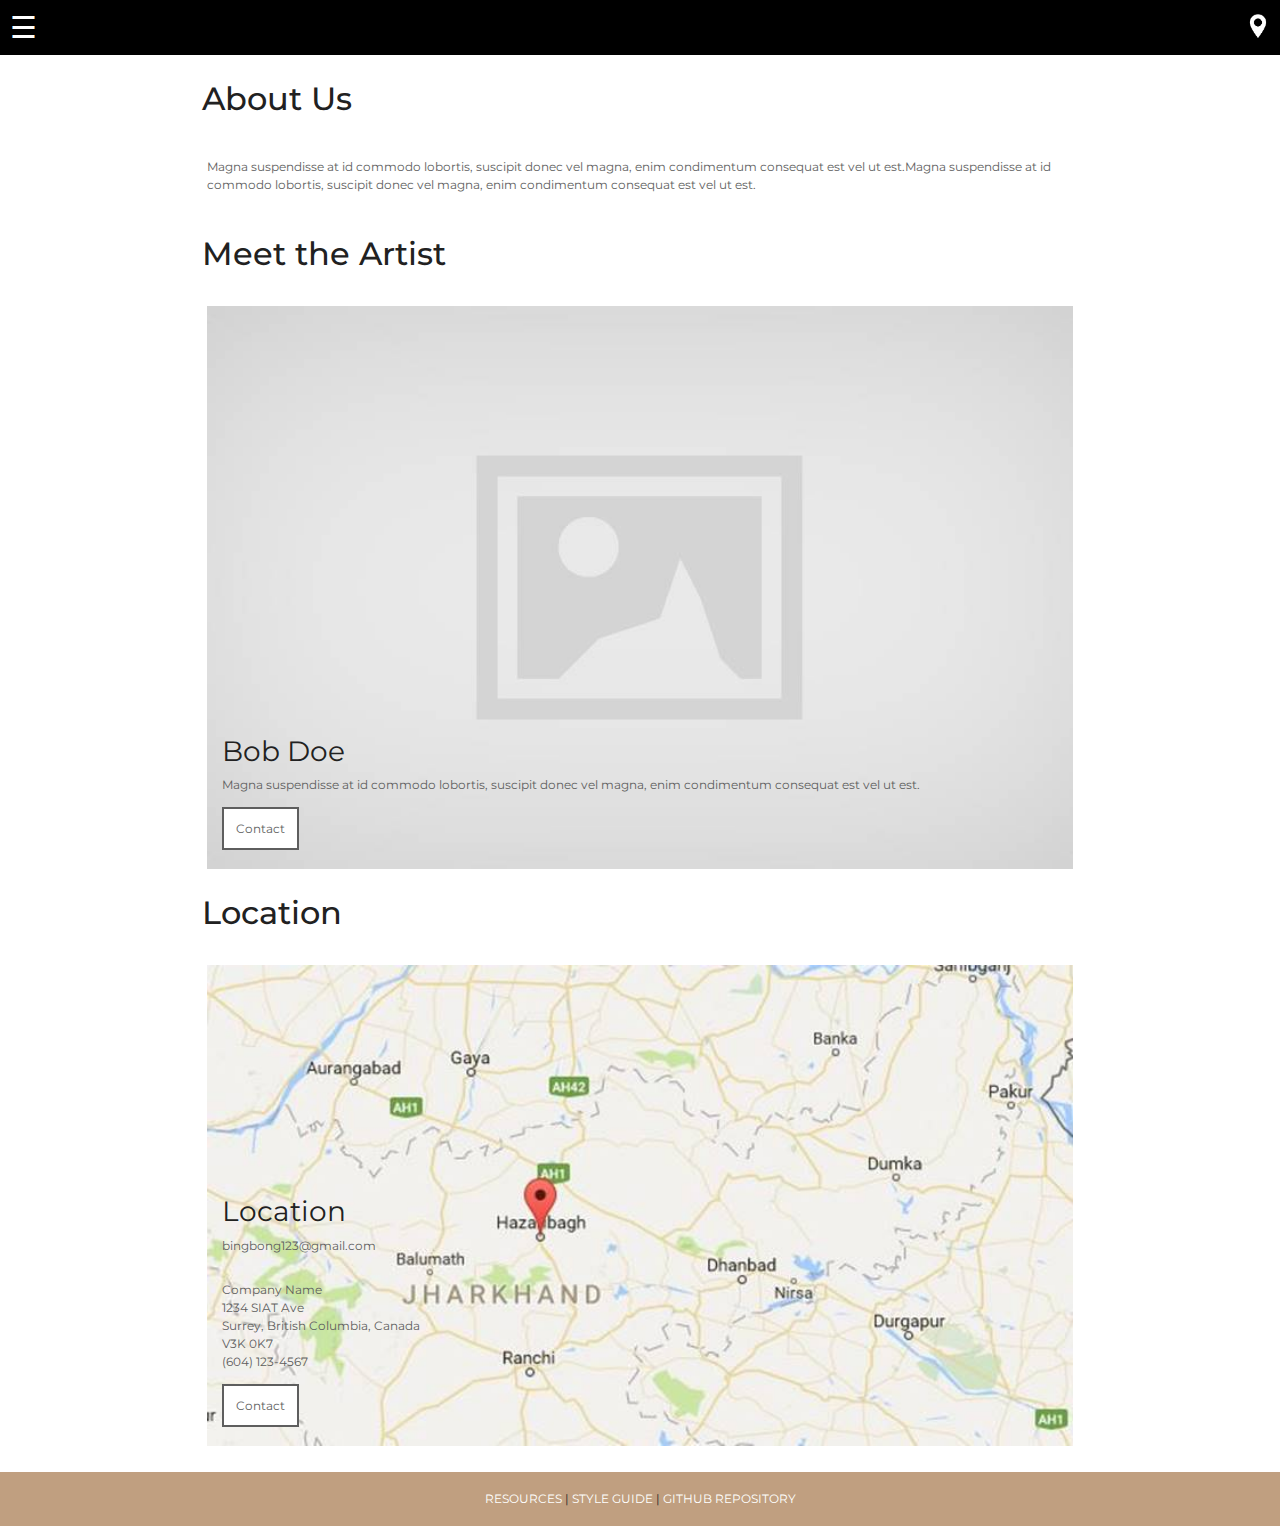
==== Part2/about.html @ a53fda4e "Fixes" ====
<!DOCTYPE html>
<html lang = "en">
<head>
<meta name="viewport" content="width=device-width, initial-scale=1, shrink-to-fit=no">
<title>P01 Style Guide</title>
<link href="https://fonts.googleapis.com/css?family=Montserrat:1,100,200,300,400,500,600,800" rel="stylesheet">
<link rel="stylesheet" href="css/main.css">

<!-- Bootstrap core CSS -->
<link href="vendor/bootstrap/css/bootstrap.min.css" rel="stylesheet">


</head>


<body>
  <!--Navigation-->
  <nav>
    <span style="font-size:30px;cursor:pointer" onclick="openNav()">&#9776;</span>
    <a href="contact.html">
      <img id = "location" src="img/location_icon.png" alt="HTML tutorial" width ="24" height ="24">
    </a>
  </nav>

  <!--Drop Down Menu Elements -->
  <div id="myNav" class="overlay">
    <a href="javascript:void(0)" class="closebtn" onclick="closeNav()">&times;</a>
    <div class="overlay-content">
      <a id = "fadein1" href="Events.html">Events</a>
      <a href="Classes.html">Classes</a>
      <a href="about.html">About</a>
      <a href="contact.html">Contact</a>
    </div>
  </div>




  <!-- Page Content -->
  <div class="columnContainer">

    <h1 class = "pageHeader"> About Us </h1>

    <!-- Full Column -->
    <div class="fullcolumn">

      <p>Magna suspendisse at id commodo lobortis,
                                  suscipit donec vel magna, enim condimentum
                                  consequat est vel ut est.Magna suspendisse at id
                                  commodo lobortis, suscipit donec vel magna, enim condimentum
                                  consequat est vel ut est.</p>
    </div>

    <h2 class = "secondaryHeader">Meet the Artist</h2>

      <div class="fullcolumn">

        <div class = "gridimageslink">
          <a href="index.html">
          <img class = "gridimages" src="img/placeholder.jpg" alt="HTML tutorial" >
          </a>
            <div class = "insideImage">
              <h3>Bob Doe </h3>
              <p>Magna suspendisse at id
              commodo lobortis, suscipit donec vel magna, enim condimentum
              consequat est vel ut est.</p>
              <p><a href="Events.html" class = "navigationbutton">Contact</a></p>
            </div>
        </div>

    </div>

    <h2 class = "secondaryHeader">Location</h2>

      <div class="fullcolumn">

        <div class = "gridimageslink">
          <a href="index.html">
          <img class = "gridimages" src="img/googlemaps.jpg" alt="HTML tutorial" >
          </a>
            <div class = "insideImage">
              <h3>Location </h3>
              <p>bingbong123@gmail.com</p>
                                      <p class = "contactinfo">
                                      Company Name<br>
                                      1234 SIAT Ave <br>
                                      Surrey, British Columbia, Canada <br>
                                      V3K 0K7<br>
                                      (604) 123-4567</p>
              <p><a href="Events.html" class = "navigationbutton">Contact</a></p>
            </div>
        </div>

    </div>

    </div>
  </div>

  <!-- Footer -->
   <footer>

      <p><a href="">RESOURCES<a/> | <a href="http://www.sfu.ca/~kneuenfe/IAT_339/PO2/Style_Guide_P02/">STYLE GUIDE</a> | <a href="">GITHUB REPOSITORY</a></p>

  </footer>









  <!-- Drop Down Menu Script-->
  <script>
  function openNav() {
      document.getElementById("myNav").style.height = "100%";
  }
  function closeNav() {
      document.getElementById("myNav").style.height = "0%";
  }
  </script>

  </body>
  </html>
---- Part2/css/main.css ----
body {
    font-family: "Montserrat", Century Gothic, sans-serif;
    margin: 0;
}

nav{
background-color: black;
color:white;
padding: 5px;
padding-left: 10px;
z-index: 99;
position: fixed;
width: 100%;
}

h1, h2, h3 {
   font-family: 'Montserrat'
}


footer{
  display: block;
  background-color:#C09F80;
   font-family: 'Montserrat';
  text-align: center;
  font-size: .75rem;
  padding: 1.5em;
  text-decoration: none;
}

footer p{
  margin:0;
}

footer a{
  color: #ffffff;
  text-decoration: none;
}

img#location{
  position: absolute;
    top: 14px;
    right: 10px;
}

h1.pageHeader{
  font-size: 32px;
  padding-left: 10px;
  padding-top:80px;
  padding-bottom:00px;
  flex-basis: 100%;
  font-family: 'Montserrat';
}

h1.aboutHeader{
  font-size: 32px;
  padding-bottom:20px;
  flex-basis: 100%;
  font-family: 'Montserrat';
  margin-bottom: 20px;
}

.aboutContainer {
  display: flex;
  flex-wrap: wrap;
  font-family: 'Montserrat';
  background-color: #ffffff;
  color:#212121;
  padding-bottom: 1em;
  padding-left:15%;
  padding-right:15%;
}

h2.aboutContent {
  font-size: 18px;
  flex-basis: 100%;
  font-family: 'Montserrat';
  font-weight: normal;
  padding-bottom: 20px;
  max-width: 1200px;
}

.imageContainer {
    position: relative;
    text-align: left;
    color: black;
    padding-bottom: 40px;
}

.artist1{
  max-width: 100%;
}

.imageContainer2 {
    position: relative;
    text-align: left;
    color: white;
    padding-bottom: 40px;
}

h2.artistText {
  position: absolute;
  bottom: 120px;
  left: 60px;
}

h1.artistText1 {
  position: absolute;
  top: 120px;
  left: 150px;
}

h2.artistText2 {
  position: absolute;
  top: 200px;
  left: 150px;
  font-size: 18px;
}

h2.secondaryHeader{
  padding-left:10px;
  margin-top: 15px;
  margin-bottom: 0px;

}


p.artistSubtext {
  position: absolute;
  bottom:60px;
  left: 60px;
}

.aboutButton{
  position: absolute;
  bottom:110px;
  left: 20px;
  background-color: #ffffff;
  color: #5e5e5e;
  font-family: 'Montserrat';
  font-size: 12px;
  border: 2px solid #5e5e5e;
  box-shadow: inset 0 0 0 0 #5e5e5e;
  padding:1em;
  width: 120px;
  -webkit-transition: ease-out 0.4s;
  -moz-transition: ease-out 0.4s;
  transition: ease-out 0.4s;
}

.aboutButton2{
  position: absolute;
  bottom:300px;
  left: 150px;
  background-color: #ffffff;
  color: #5e5e5e;
  font-family: 'Montserrat';
  font-size: 12px;
  border: 2px solid #5e5e5e;
  box-shadow: inset 0 0 0 0 #5e5e5e;
  padding:1em;
  width: 120px;
  -webkit-transition: ease-out 0.4s;
  -moz-transition: ease-out 0.4s;
  transition: ease-out 0.4s;
}

.aboutButton:hover{
  box-shadow: inset 120px 0 0 0 #5e5e5e;
  text-decoration: none;
  color: white;
}



.carousel-item {
  height: 100vh;
  min-height: 300px;
  background: no-repeat center center scroll;
  -webkit-background-size: cover;
  -moz-background-size: cover;
  -o-background-size: cover;
  background-size: cover;
}

.overlay {
    height: 0%;
    width: 100%;
    position: fixed;
    padding: 0;
    margin:0;
    z-index: 999;
    top: 50px;
    left: 0;
    background-color: rgb(0,0,0);
    background-color: rgba(0,0,0, 1);
    overflow-y: hidden;
    transition: 0.5s;
}

.overlay-content {
    position: relative;
    top: 25%;
    width: 100%;
    text-align: left;
    margin-top: 30px;
}

.overlay a {
    padding-left: 10px;
    text-decoration: none;
    margin-top: 10px;
    font-size: 40px;
    font-weight: 100;
    color: #ffffff;
    display: block;
    transition: 0.3s;
    animation-delay: 2s;
}

.overlay a:hover, .overlay a:focus {
    color: #818181;
}

.overlay .closebtn {
    position: absolute;
    top: 0px;
    font-size: 50px;
}

@media screen and (max-height: 450px) {
  .overlay {overflow-y: auto;}
  .overlay a {font-size: 20px}
  .overlay .closebtn {
    font-size: 40px;
    top: 15px;
    right: 35px;
  }
}

@media screen and (max-height: 450px) {
  .overlay {overflow-y: auto;}
  .overlay a {font-size: 20px}
  .overlay .closebtn {
    font-size: 40px;
    top: 15px;
    right: 35px;
  }
}

.columnContainer{
  display: flex;
  flex-wrap: wrap;
  font-family: 'Montserrat';
  background-color: #ffffff;
  color:#212121;
  padding-bottom: 1em;
  padding-left:15%;
  padding-right:15%;
}

/*Full Colum Grid Structure*/

.columnContainer .fullcolumn {
  flex-basis: 100%;
  padding-top: 2em;
  padding-left: 15px;
  padding-right: 15px;
}

.columnContainer .fullcolumn h3 {
  font-weight: 100;
  font-size: 28px;
  font-weight:normal;
}

.columnContainer .fullcolumn p {
    font-size: 12px;
    color: #5e5e5e;
    padding-bottom: 10px;
}

.insideImage{
  position: absolute;
  text-align: left;
  width:100%;
  margin-bottom: 0px;
  padding: 5px;
  bottom: 0px;
  left: 10px;
}

/*Three column grid structure*/
.columnContainer .column {
  flex-basis: 33.333%;
  padding-top: 2em;
  padding-left: 15px;
  padding-right: 15px;
}

.columnContainer .column h3 {
  font-weight: 100;
  font-size: 28px;
  font-weight:normal;
}

.columnContainer .column p {
    font-size: 12px;
    color: #5e5e5e;
    padding-bottom: 10px;
}

/*images in 3 column grid*/
.gridimageslink{
  width:100%;
  position: relative;
  margin-bottom: 10px;
}

.gridimages{
  width:100%;
}

/*Adaptable Grid Structure*/
@media screen and (max-width: 1000px){
  .columnContainer{
    padding-left:7.5%;
    padding-right:7.5%;
  }

}

@media screen and (max-width: 800px){
  .columnContainer .column {
  flex-basis: 50%;
  flex-grow: 0;
  flex-wrap: wrap;
  padding-top: 2em;
  }
  .columnContainer{
    padding-left:5%;
    padding-right:5%;
  }
}

@media screen and (max-width: 576px){
  .columnContainer .column {
  flex-basis: 100%;
  flex-grow: 0;
  flex-wrap: wrap;
  padding-top: 2em;
}
  .columnContainer .fullcolumn .contactinfo{
    display: none
  }

  .columnContainer .fullcolumn h3{
    font-size: 16px;
    font-weight:normal;
  }

  .columnContainer .fullcolumn p{
    font-size: 10px;
    font-weight:normal;
  }

}

@media screen and (max-width: 360px){
  .columnContainer .column {
  flex-basis: 100%;
  flex-grow: 0;
  flex-wrap: wrap;
  padding-top: 2em;
}
  .columnContainer .fullcolumn .contactinfo{
    display: none
  }

  .columnContainer .fullcolumn h3{
    font-size: 12px;
    font-weight:normal;
  }

  .columnContainer .fullcolumn p{
    display: none;
  }

}

/*Navigation Buttons */
.navigationbutton{
  background-color: #ffffff;
  color: #5e5e5e;
  font-family: 'Montserrat';
  font-size: 12px;
  border: 2px solid #5e5e5e;
  box-shadow: inset 0 0 0 0 #5e5e5e;
  padding:1em;
  width: 120px;
  -webkit-transition: ease-out 0.4s;
  -moz-transition: ease-out 0.4s;
  transition: ease-out 0.4s;
}

.navigationbutton:hover{
  box-shadow: inset 120px 0 0 0 #5e5e5e;
  text-decoration: none;
  color: white;
}


/*Text and header that appears in Carousel*/
.carouselheader{
  text-align: left;
  font-weight: 300;
  font-family: 'Montserrat';
}

.carouselfont{
  text-align: left;
  width:550px;
  font-weight: 100;
  padding-bottom: .5em;
}

.carouselbutton{
  background-color: rgba(255,255,255,0);
  font-family: 'Montserrat';
  display: block;
  color: white;
  font-size: 12px;
  border: 2px solid white;
  box-shadow: inset 0 0 0 0 white;
  padding:1em;
  width: 120px;
  -webkit-transition: ease-out 0.4s;
  -moz-transition: ease-out 0.4s;
  transition: ease-out 0.4s;
  margin-bottom: 5em;
}

.carouselbutton:hover{
  box-shadow: inset 120px 0 0 0 white;
  color: #5e5e5e;
}

/* Calendar Box */
.year{
  font-size: 16px;
  margin-bottom: 0px;
    margin-top: -7px;
}

.calendardate{
  position: absolute;
  text-align: center;
  background-color: #ffffff;
  width:50px;
  margin-bottom: 0px;
  padding: 5px;
  top: 8px;
  right: 8px;

}

.calendardate p{
  margin-bottom: 0px;
}
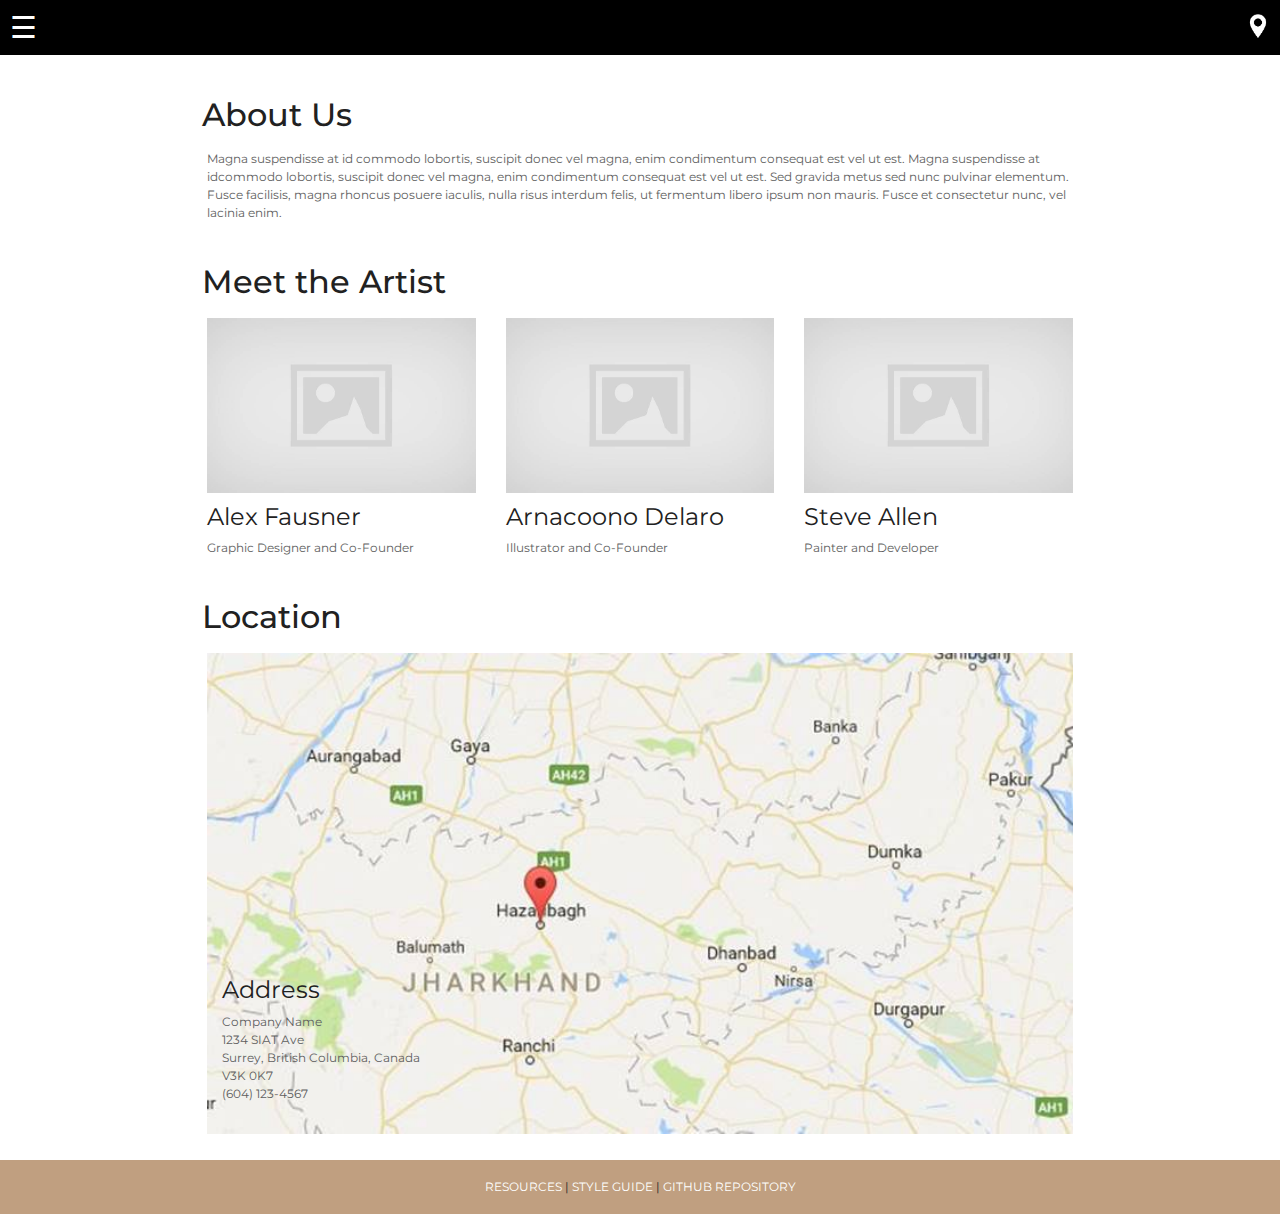
==== commit a4fc7681: "Minor Changes" ====
--- a/Part2/about.html
+++ b/Part2/about.html
@@ -8,7 +8,6 @@
 
 <!-- Bootstrap core CSS -->
 <link href="vendor/bootstrap/css/bootstrap.min.css" rel="stylesheet">
-
 
 </head>
 
@@ -44,31 +43,50 @@
     <!-- Full Column -->
     <div class="fullcolumn">
 
-      <p>Magna suspendisse at id commodo lobortis,
-                                  suscipit donec vel magna, enim condimentum
-                                  consequat est vel ut est.Magna suspendisse at id
-                                  commodo lobortis, suscipit donec vel magna, enim condimentum
-                                  consequat est vel ut est.</p>
+      <p>Magna suspendisse at id commodo lobortis, suscipit donec vel magna, enim condimentum consequat est vel ut est.
+        Magna suspendisse at idcommodo lobortis, suscipit donec vel magna, enim condimentum consequat est vel ut est. Sed gravida metus sed nunc pulvinar elementum.
+        Fusce facilisis, magna rhoncus posuere iaculis, nulla risus interdum felis, ut fermentum libero ipsum non mauris.
+        Fusce et consectetur nunc, vel lacinia enim. </p>
     </div>
 
     <h2 class = "secondaryHeader">Meet the Artist</h2>
 
-      <div class="fullcolumn">
+
+    <div class="column">
 
         <div class = "gridimageslink">
           <a href="index.html">
           <img class = "gridimages" src="img/placeholder.jpg" alt="HTML tutorial" >
           </a>
-            <div class = "insideImage">
-              <h3>Bob Doe </h3>
-              <p>Magna suspendisse at id
-              commodo lobortis, suscipit donec vel magna, enim condimentum
-              consequat est vel ut est.</p>
-              <p><a href="Events.html" class = "navigationbutton">Contact</a></p>
-            </div>
+        </div>
+          <h3>Alex Fausner</h3>
+          <p>Graphic Designer and Co-Founder</p>
+
+      </div>
+
+      <div class="column">
+
+          <div class = "gridimageslink">
+            <a href="index.html">
+            <img class = "gridimages" src="img/placeholder.jpg" alt="HTML tutorial" >
+            </a>
+          </div>
+            <h3>Arnacoono Delaro</h3>
+            <p>Illustrator and Co-Founder</p>
+
         </div>
 
-    </div>
+        <div class="column">
+
+            <div class = "gridimageslink">
+              <a href="index.html">
+              <img class = "gridimages" src="img/placeholder.jpg" alt="HTML tutorial" >
+              </a>
+            </div>
+              <h3>Steve Allen</h3>
+              <p>Painter and Developer</p>
+
+          </div>
 
     <h2 class = "secondaryHeader">Location</h2>
 
@@ -79,15 +97,13 @@
           <img class = "gridimages" src="img/googlemaps.jpg" alt="HTML tutorial" >
           </a>
             <div class = "insideImage">
-              <h3>Location </h3>
-              <p>bingbong123@gmail.com</p>
-                                      <p class = "contactinfo">
+              <h3>Address</h3>
+                                      <p>
                                       Company Name<br>
                                       1234 SIAT Ave <br>
                                       Surrey, British Columbia, Canada <br>
                                       V3K 0K7<br>
                                       (604) 123-4567</p>
-              <p><a href="Events.html" class = "navigationbutton">Contact</a></p>
             </div>
         </div>
 
--- a/Part2/css/main.css
+++ b/Part2/css/main.css
@@ -1,6 +1,11 @@
+html{
+
+}
+
 body {
     font-family: "Montserrat", Century Gothic, sans-serif;
     margin: 0;
+    min-width:320px;
 }
 
 nav{
@@ -9,6 +14,7 @@
 padding: 5px;
 padding-left: 10px;
 z-index: 99;
+display:block;
 position: fixed;
 width: 100%;
 }
@@ -47,7 +53,7 @@
   font-size: 32px;
   padding-left: 10px;
   padding-top:80px;
-  padding-bottom:00px;
+  margin-bottom: 0px;
   flex-basis: 100%;
   font-family: 'Montserrat';
 }
@@ -60,116 +66,15 @@
   margin-bottom: 20px;
 }
 
-.aboutContainer {
-  display: flex;
-  flex-wrap: wrap;
-  font-family: 'Montserrat';
-  background-color: #ffffff;
-  color:#212121;
-  padding-bottom: 1em;
-  padding-left:15%;
-  padding-right:15%;
-}
-
-h2.aboutContent {
-  font-size: 18px;
-  flex-basis: 100%;
-  font-family: 'Montserrat';
-  font-weight: normal;
-  padding-bottom: 20px;
-  max-width: 1200px;
-}
-
-.imageContainer {
-    position: relative;
-    text-align: left;
-    color: black;
-    padding-bottom: 40px;
-}
-
-.artist1{
-  max-width: 100%;
-}
-
-.imageContainer2 {
-    position: relative;
-    text-align: left;
-    color: white;
-    padding-bottom: 40px;
-}
-
-h2.artistText {
-  position: absolute;
-  bottom: 120px;
-  left: 60px;
-}
-
-h1.artistText1 {
-  position: absolute;
-  top: 120px;
-  left: 150px;
-}
-
-h2.artistText2 {
-  position: absolute;
-  top: 200px;
-  left: 150px;
-  font-size: 18px;
-}
 
 h2.secondaryHeader{
   padding-left:10px;
   margin-top: 15px;
   margin-bottom: 0px;
-
-}
-
-
-p.artistSubtext {
-  position: absolute;
-  bottom:60px;
-  left: 60px;
-}
-
-.aboutButton{
-  position: absolute;
-  bottom:110px;
-  left: 20px;
-  background-color: #ffffff;
-  color: #5e5e5e;
-  font-family: 'Montserrat';
-  font-size: 12px;
-  border: 2px solid #5e5e5e;
-  box-shadow: inset 0 0 0 0 #5e5e5e;
-  padding:1em;
-  width: 120px;
-  -webkit-transition: ease-out 0.4s;
-  -moz-transition: ease-out 0.4s;
-  transition: ease-out 0.4s;
-}
-
-.aboutButton2{
-  position: absolute;
-  bottom:300px;
-  left: 150px;
-  background-color: #ffffff;
-  color: #5e5e5e;
-  font-family: 'Montserrat';
-  font-size: 12px;
-  border: 2px solid #5e5e5e;
-  box-shadow: inset 0 0 0 0 #5e5e5e;
-  padding:1em;
-  width: 120px;
-  -webkit-transition: ease-out 0.4s;
-  -moz-transition: ease-out 0.4s;
-  transition: ease-out 0.4s;
-}
-
-.aboutButton:hover{
-  box-shadow: inset 120px 0 0 0 #5e5e5e;
-  text-decoration: none;
-  color: white;
-}
+  display: block;
+  width: 100%;
+}
+
 
 
 
@@ -255,6 +160,7 @@
   background-color: #ffffff;
   color:#212121;
   padding-bottom: 1em;
+  padding-top: 1em;
   padding-left:15%;
   padding-right:15%;
 }
@@ -263,14 +169,14 @@
 
 .columnContainer .fullcolumn {
   flex-basis: 100%;
-  padding-top: 2em;
+  padding-top: 1em;
   padding-left: 15px;
   padding-right: 15px;
 }
 
 .columnContainer .fullcolumn h3 {
   font-weight: 100;
-  font-size: 28px;
+  font-size: 24px;
   font-weight:normal;
 }
 
@@ -293,14 +199,14 @@
 /*Three column grid structure*/
 .columnContainer .column {
   flex-basis: 33.333%;
-  padding-top: 2em;
+  padding-top: 1em;
   padding-left: 15px;
   padding-right: 15px;
 }
 
 .columnContainer .column h3 {
   font-weight: 100;
-  font-size: 28px;
+  font-size: 24px;
   font-weight:normal;
 }
 
@@ -366,27 +272,9 @@
 
 }
 
-@media screen and (max-width: 360px){
-  .columnContainer .column {
-  flex-basis: 100%;
-  flex-grow: 0;
-  flex-wrap: wrap;
-  padding-top: 2em;
-}
-  .columnContainer .fullcolumn .contactinfo{
-    display: none
-  }
-
-  .columnContainer .fullcolumn h3{
-    font-size: 12px;
-    font-weight:normal;
-  }
-
-  .columnContainer .fullcolumn p{
-    display: none;
-  }
-
-}
+
+
+
 
 /*Navigation Buttons */
 .navigationbutton{
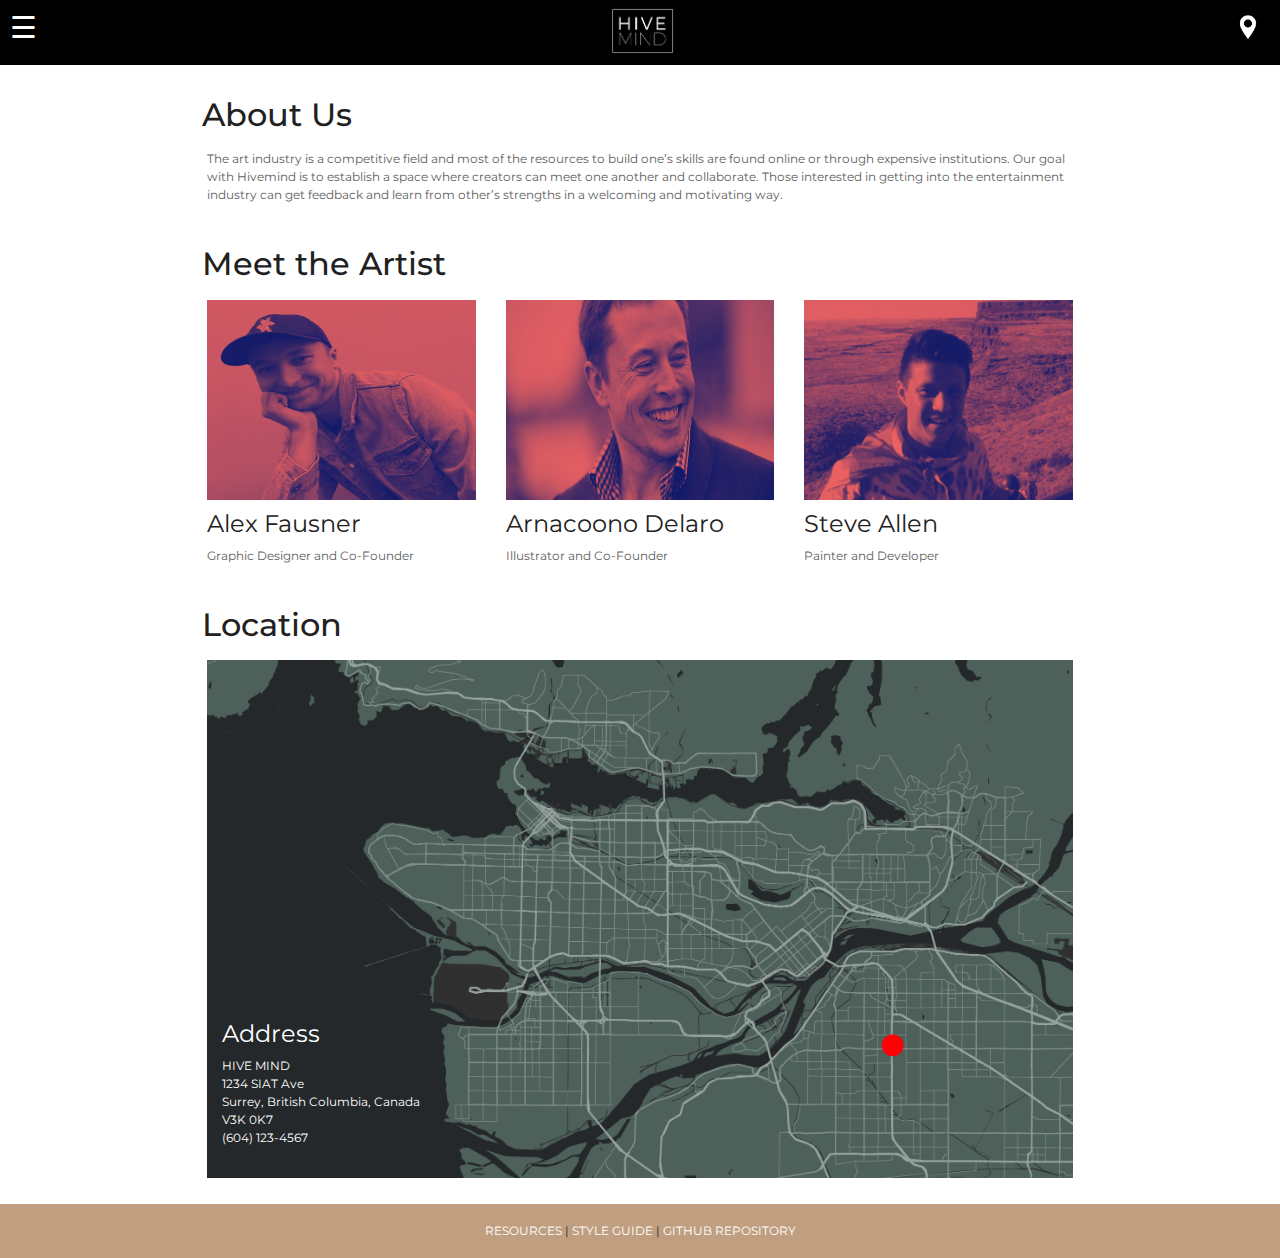
==== commit 3931593d: "Content added (Quinn provided content but on my laptop)" ====
--- a/Part2/about.html
+++ b/Part2/about.html
@@ -18,6 +18,9 @@
     <span style="font-size:30px;cursor:pointer" onclick="openNav()">&#9776;</span>
     <a href="contact.html">
       <img id = "location" src="img/location_icon.png" alt="HTML tutorial" width ="24" height ="24">
+    </a>
+    <a href="index.html">
+      <img id = "home" src="img/logowhite.png" alt="home" width ="64" height ="48">
     </a>
   </nav>
 
@@ -43,10 +46,7 @@
     <!-- Full Column -->
     <div class="fullcolumn">
 
-      <p>Magna suspendisse at id commodo lobortis, suscipit donec vel magna, enim condimentum consequat est vel ut est.
-        Magna suspendisse at idcommodo lobortis, suscipit donec vel magna, enim condimentum consequat est vel ut est. Sed gravida metus sed nunc pulvinar elementum.
-        Fusce facilisis, magna rhoncus posuere iaculis, nulla risus interdum felis, ut fermentum libero ipsum non mauris.
-        Fusce et consectetur nunc, vel lacinia enim. </p>
+      <p>The art industry is a competitive field and most of the resources to build one’s skills are found online or through expensive institutions. Our goal with Hivemind is to establish a space where creators can meet one another and collaborate. Those interested in getting into the entertainment industry can get feedback and learn from other’s strengths in a welcoming and motivating way. </p>
     </div>
 
     <h2 class = "secondaryHeader">Meet the Artist</h2>
@@ -56,7 +56,7 @@
 
         <div class = "gridimageslink">
           <a href="index.html">
-          <img class = "gridimages" src="img/placeholder.jpg" alt="HTML tutorial" >
+          <img class = "gridimages" src="img/artist1.jpg" alt="HTML tutorial" height = "200">
           </a>
         </div>
           <h3>Alex Fausner</h3>
@@ -68,7 +68,7 @@
 
           <div class = "gridimageslink">
             <a href="index.html">
-            <img class = "gridimages" src="img/placeholder.jpg" alt="HTML tutorial" >
+            <img class = "gridimages" src="img/artist2.jpg" alt="HTML tutorial" height = "200" >
             </a>
           </div>
             <h3>Arnacoono Delaro</h3>
@@ -80,7 +80,7 @@
 
             <div class = "gridimageslink">
               <a href="index.html">
-              <img class = "gridimages" src="img/placeholder.jpg" alt="HTML tutorial" >
+              <img class = "gridimages" src="img/artist3.jpg" alt="HTML tutorial" height = "200">
               </a>
             </div>
               <h3>Steve Allen</h3>
@@ -94,12 +94,12 @@
 
         <div class = "gridimageslink">
           <a href="index.html">
-          <img class = "gridimages" src="img/googlemaps.jpg" alt="HTML tutorial" >
+          <img class = "gridimages" id = "whitetext"src="img/map.png" alt="HTML tutorial" >
           </a>
             <div class = "insideImage">
               <h3>Address</h3>
-                                      <p>
-                                      Company Name<br>
+                                      <p class = "contactinfo">
+                                      HIVE MIND<br>
                                       1234 SIAT Ave <br>
                                       Surrey, British Columbia, Canada <br>
                                       V3K 0K7<br>
--- a/Part2/css/main.css
+++ b/Part2/css/main.css
@@ -5,7 +5,6 @@
 body {
     font-family: "Montserrat", Century Gothic, sans-serif;
     margin: 0;
-    min-width:320px;
 }
 
 nav{
@@ -45,8 +44,14 @@
 
 img#location{
   position: absolute;
-    top: 14px;
-    right: 10px;
+    top: 15px;
+    right: 20px;
+}
+
+img#home{
+  margin-left: 45%;
+  margin-bottom: 5px;
+
 }
 
 h1.pageHeader{
@@ -95,7 +100,7 @@
     padding: 0;
     margin:0;
     z-index: 999;
-    top: 50px;
+    top: 60px;
     left: 0;
     background-color: rgb(0,0,0);
     background-color: rgba(0,0,0, 1);
@@ -190,11 +195,14 @@
   position: absolute;
   text-align: left;
   width:100%;
+  color:white;
   margin-bottom: 0px;
   padding: 5px;
   bottom: 0px;
   left: 10px;
 }
+
+
 
 /*Three column grid structure*/
 .columnContainer .column {
@@ -355,3 +363,7 @@
 .calendardate p{
   margin-bottom: 0px;
 }
+
+.columnContainer .fullcolumn .contactinfo{
+  color:white;
+}
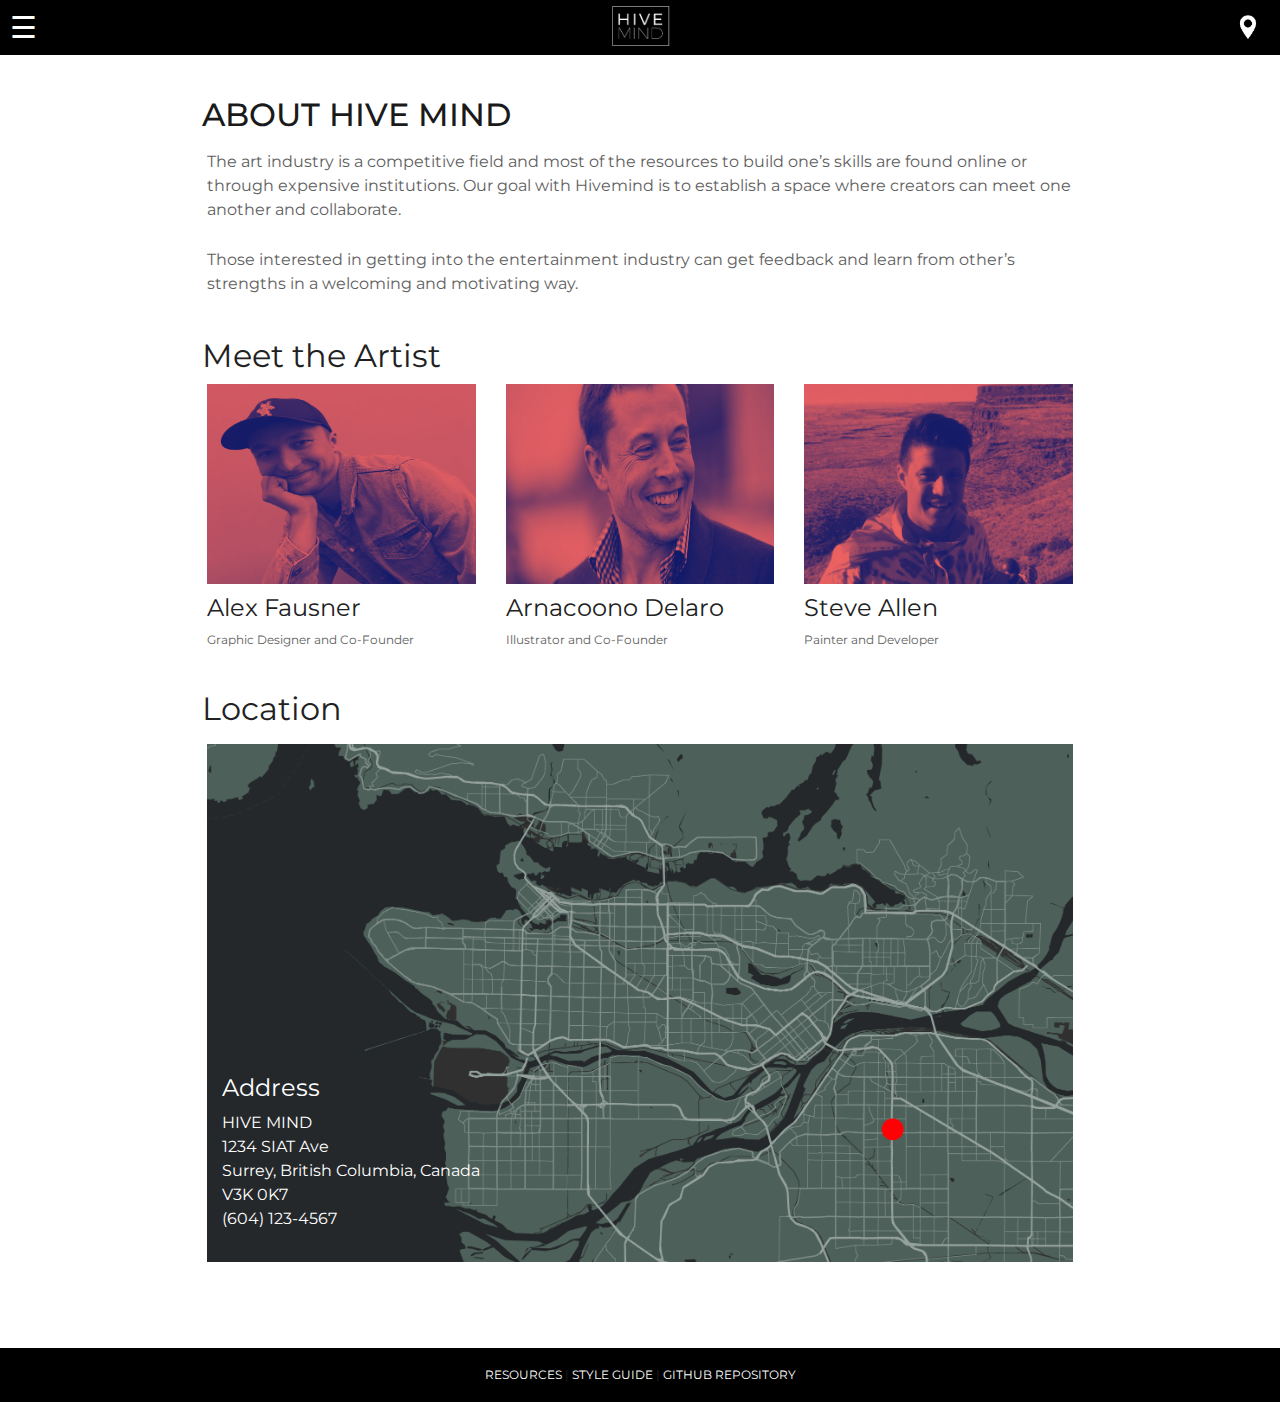
==== commit d1f2a894: "Fixes to grid, footer and columns. Multiplatform testing" ====
--- a/Part2/about.html
+++ b/Part2/about.html
@@ -20,7 +20,7 @@
       <img id = "location" src="img/location_icon.png" alt="HTML tutorial" width ="24" height ="24">
     </a>
     <a href="index.html">
-      <img id = "home" src="img/logowhite.png" alt="home" width ="64" height ="48">
+      <img id = "home" src="img/logowhite.png" alt="home" width ="60" height ="40">
     </a>
   </nav>
 
@@ -41,12 +41,13 @@
   <!-- Page Content -->
   <div class="columnContainer">
 
-    <h1 class = "pageHeader"> About Us </h1>
+    <h1 class = "pageHeader"> ABOUT HIVE MIND </h1>
 
     <!-- Full Column -->
     <div class="fullcolumn">
 
-      <p>The art industry is a competitive field and most of the resources to build one’s skills are found online or through expensive institutions. Our goal with Hivemind is to establish a space where creators can meet one another and collaborate. Those interested in getting into the entertainment industry can get feedback and learn from other’s strengths in a welcoming and motivating way. </p>
+      <p>The art industry is a competitive field and most of the resources to build one’s skills are found online or through expensive institutions. Our goal with Hivemind is to establish a space where creators can meet one another and collaborate.</p><p> Those interested in getting into the entertainment industry can get feedback and learn from other’s strengths in a welcoming and motivating way. </p>
+
     </div>
 
     <h2 class = "secondaryHeader">Meet the Artist</h2>
@@ -93,8 +94,8 @@
       <div class="fullcolumn">
 
         <div class = "gridimageslink">
-          <a href="index.html">
-          <img class = "gridimages" id = "whitetext"src="img/map.png" alt="HTML tutorial" >
+          <a href="https://www.google.ca/maps/place/Central+City+Shopping+Centre/@49.1862382,-122.8501456">
+          <img class = "gridimages" id = "whitetext" src="img/mapcolor.png" alt="HTML tutorial" >
           </a>
             <div class = "insideImage">
               <h3>Address</h3>
@@ -110,12 +111,12 @@
     </div>
 
     </div>
-  </div>
+
 
   <!-- Footer -->
    <footer>
 
-      <p><a href="">RESOURCES<a/> | <a href="http://www.sfu.ca/~kneuenfe/IAT_339/PO2/Style_Guide_P02/">STYLE GUIDE</a> | <a href="">GITHUB REPOSITORY</a></p>
+      <p><a href="resources.html">RESOURCES</a> | <a href="http://www.sfu.ca/~kneuenfe/IAT_339/PO2/Style_Guide_P02/">STYLE GUIDE</a> | <a href="https://github.com/kneuenfeldt/PO2_COMPANY_REPOSITORY">GITHUB REPOSITORY</a></p>
 
   </footer>
 
--- a/Part2/css/main.css
+++ b/Part2/css/main.css
@@ -25,9 +25,10 @@
 
 footer{
   display: block;
-  background-color:#C09F80;
+  background-color:#000000;
    font-family: 'Montserrat';
   text-align: center;
+  margin-top:5em;
   font-size: .75rem;
   padding: 1.5em;
   text-decoration: none;
@@ -40,6 +41,28 @@
 footer a{
   color: #ffffff;
   text-decoration: none;
+}
+
+footer a:hover{
+  text-decoration: none;
+  color: #33376a;
+  font-weight: 600;
+}
+
+@media screen and (min-height: 800px) and (min-width:801px) {
+footer#gridpagefooter{
+  position: fixed;
+  bottom: 0px;
+  width: 100%
+}
+}
+
+@media screen and (min-height: 850px){
+footer#fullcolumnpagefooter{
+  position: fixed;
+  bottom: 0px;
+  width: 100%
+}
 }
 
 img#location{
@@ -50,7 +73,7 @@
 
 img#home{
   margin-left: 45%;
-  margin-bottom: 5px;
+  margin-top: -15px;
 
 }
 
@@ -60,6 +83,7 @@
   padding-top:80px;
   margin-bottom: 0px;
   flex-basis: 100%;
+  color: #1a1a1a;
   font-family: 'Montserrat';
 }
 
@@ -74,6 +98,7 @@
 
 h2.secondaryHeader{
   padding-left:10px;
+  font-weight: 400;
   margin-top: 15px;
   margin-bottom: 0px;
   display: block;
@@ -100,7 +125,7 @@
     padding: 0;
     margin:0;
     z-index: 999;
-    top: 60px;
+    top: 50px;
     left: 0;
     background-color: rgb(0,0,0);
     background-color: rgba(0,0,0, 1);
@@ -113,7 +138,7 @@
     top: 25%;
     width: 100%;
     text-align: left;
-    margin-top: 30px;
+
 }
 
 .overlay a {
@@ -173,7 +198,7 @@
 /*Full Colum Grid Structure*/
 
 .columnContainer .fullcolumn {
-  flex-basis: 100%;
+
   padding-top: 1em;
   padding-left: 15px;
   padding-right: 15px;
@@ -186,8 +211,9 @@
 }
 
 .columnContainer .fullcolumn p {
-    font-size: 12px;
+    font-size: 16px;
     color: #5e5e5e;
+    font-weight: 400;
     padding-bottom: 10px;
 }
 
@@ -207,7 +233,7 @@
 /*Three column grid structure*/
 .columnContainer .column {
   flex-basis: 33.333%;
-  padding-top: 1em;
+  padding-top: .5em;
   padding-left: 15px;
   padding-right: 15px;
 }
@@ -231,39 +257,60 @@
   margin-bottom: 10px;
 }
 
+/*hover effecrs on image links*/
+.gridimages:hover{
+  box-shadow: 0px 0px 10px #888888;
+}
+
+/*hover effecrs on image links*/
+.gridimages:active{
+  box-shadow: 0px 0px 10px #888888;
+}
+
 .gridimages{
   width:100%;
 }
 
 /*Adaptable Grid Structure*/
-@media screen and (max-width: 1000px){
+@media screen and (max-width: 1100px){
   .columnContainer{
-    padding-left:7.5%;
-    padding-right:7.5%;
-  }
-
-}
-
-@media screen and (max-width: 800px){
+    padding-left:3%;
+    padding-right:3%;
+  }
+
+}
+
+@media screen and (max-width: 900px){
   .columnContainer .column {
-  flex-basis: 50%;
-  flex-grow: 0;
-  flex-wrap: wrap;
-  padding-top: 2em;
+
   }
   .columnContainer{
-    padding-left:5%;
-    padding-right:5%;
-  }
-}
-
-@media screen and (max-width: 576px){
-  .columnContainer .column {
-  flex-basis: 100%;
-  flex-grow: 0;
-  flex-wrap: wrap;
-  padding-top: 2em;
-}
+    padding-left:3%;
+    padding-right:3%;
+  }
+
+  @media screen and (max-width: 800px){
+    .columnContainer .column {
+    flex-basis: 100%;
+    flex-grow: 0;
+    flex-wrap: wrap;
+    padding-top: 2em;
+  }
+
+  img#location{
+    display: none;
+  }
+
+  img#home{
+    position: absolute;
+      top: 7px;
+      right: 6px;
+      margin-top:0px;
+
+
+  }
+}
+
   .columnContainer .fullcolumn .contactinfo{
     display: none
   }
@@ -274,7 +321,7 @@
   }
 
   .columnContainer .fullcolumn p{
-    font-size: 10px;
+    font-size: 16px;
     font-weight:normal;
   }
 
@@ -293,10 +340,10 @@
   border: 2px solid #5e5e5e;
   box-shadow: inset 0 0 0 0 #5e5e5e;
   padding:1em;
-  width: 120px;
-  -webkit-transition: ease-out 0.4s;
-  -moz-transition: ease-out 0.4s;
-  transition: ease-out 0.4s;
+
+  -webkit-transition: ease-out 0.2s;
+  -moz-transition: ease-out 0.2s;
+  transition: ease-out 0.2s;
 }
 
 .navigationbutton:hover{
@@ -367,3 +414,56 @@
 .columnContainer .fullcolumn .contactinfo{
   color:white;
 }
+
+
+input[type=text], select {
+    width: 100%;
+    padding: 12px 20px;
+    margin-top: 0px;
+    margin-bottom: 20px;
+    display: inline-block;
+    border: 1px solid #ccc;
+
+    box-sizing: border-box;
+}
+
+input[type=submit] {
+  background-color: #ffffff;
+  color: #5e5e5e;
+  font-family: 'Montserrat';
+  font-size: 14px;
+  border: 2px solid #5e5e5e;
+  box-shadow: inset 0 0 0 0 #5e5e5e;
+  padding:1em;
+  width: 200px;
+  -webkit-transition: ease-out 0.2s;
+  -moz-transition: ease-out 0.2s;
+  transition: ease-out 0.2s;
+  margin-top:20px;
+}
+
+input[type=submit]:hover {
+  box-shadow: inset 200px 0 0 0 #5e5e5e;
+  text-decoration: none;
+  color: white;
+}
+
+input[type=submit]:active {
+  background-color: #5e5e5e;
+  color: white;
+}
+
+textarea {
+    width: 100%;
+    height: 150px;
+    padding: 12px 20px;
+    box-sizing: border-box;
+    border: 1px solid #ccc;
+    background-color: #ffffff;
+    font-size: 16px;
+    resize: none;
+}
+
+label{
+  font-size: 14px;
+}
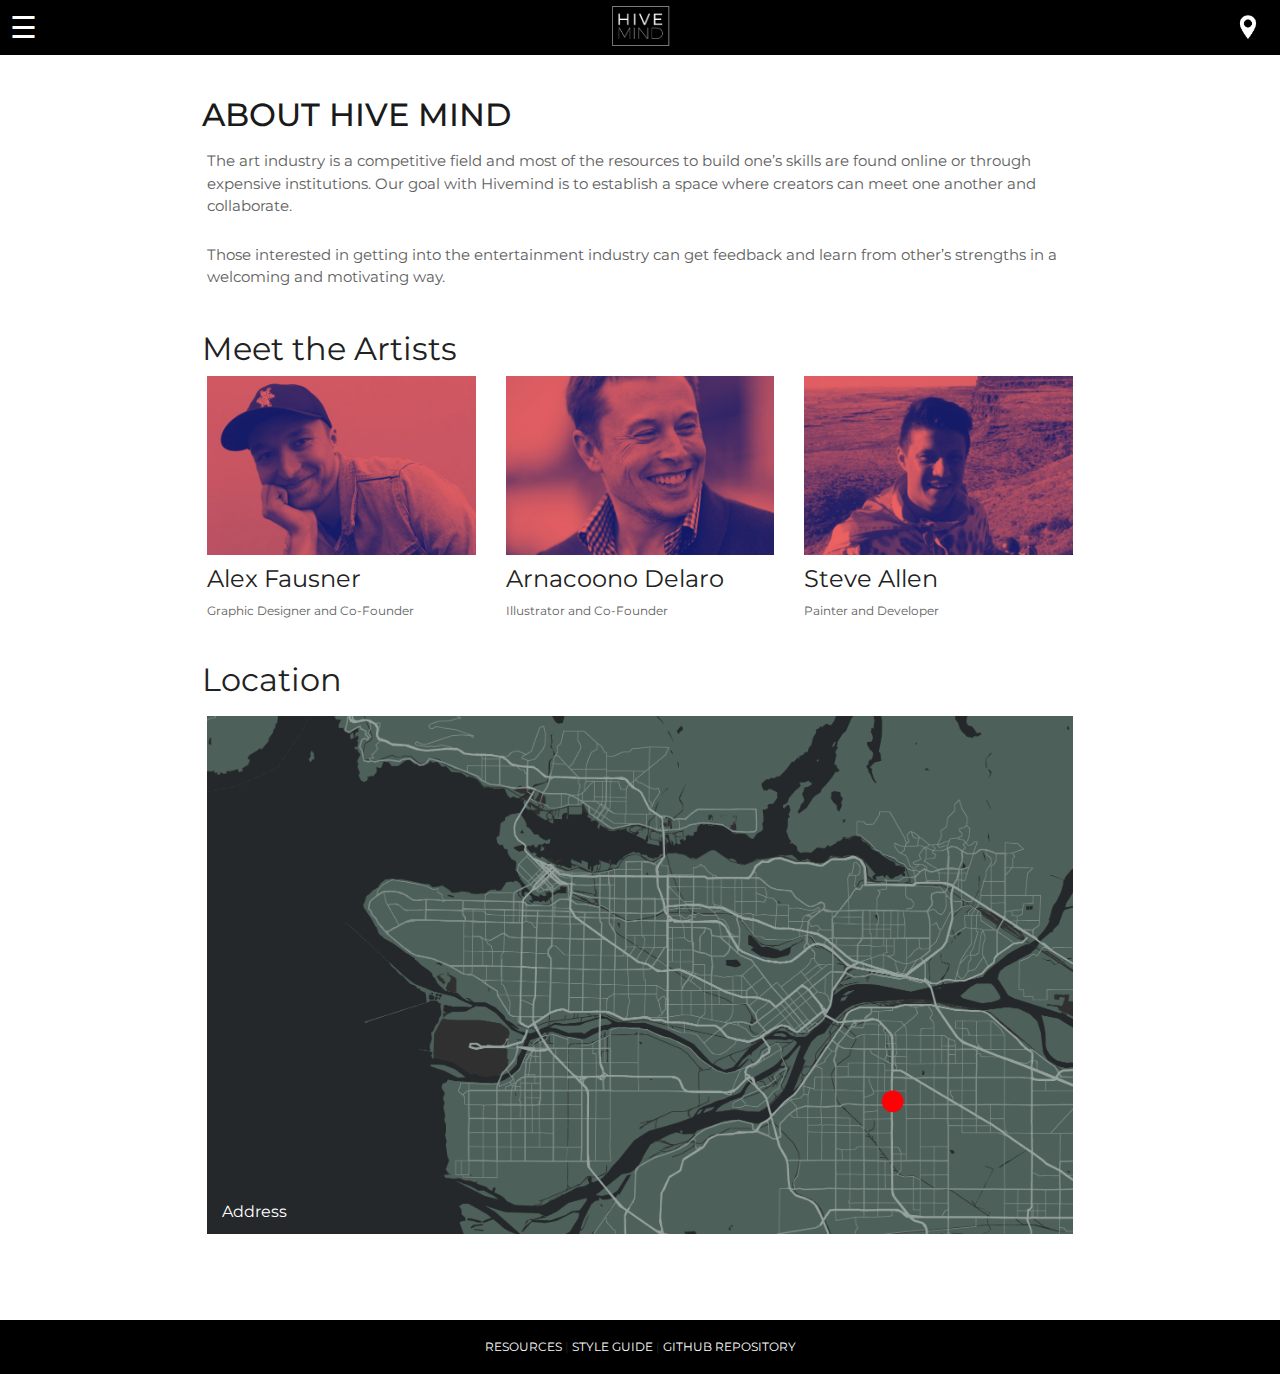
==== commit 44eacb8f: "Added payment page and other fixes" ====
--- a/Part2/about.html
+++ b/Part2/about.html
@@ -50,15 +50,15 @@
 
     </div>
 
-    <h2 class = "secondaryHeader">Meet the Artist</h2>
+    <h2 class = "secondaryHeader">Meet the Artists</h2>
 
 
     <div class="column">
 
         <div class = "gridimageslink">
-          <a href="index.html">
-          <img class = "gridimages" src="img/artist1.jpg" alt="HTML tutorial" height = "200">
-          </a>
+
+          <img class = "gridimages" src="img/artist1.jpg" alt="HTML tutorial">
+          
         </div>
           <h3>Alex Fausner</h3>
           <p>Graphic Designer and Co-Founder</p>
@@ -68,9 +68,9 @@
       <div class="column">
 
           <div class = "gridimageslink">
-            <a href="index.html">
-            <img class = "gridimages" src="img/artist2.jpg" alt="HTML tutorial" height = "200" >
-            </a>
+
+            <img class = "gridimages" src="img/artist2.jpg" alt="HTML tutorial" >
+
           </div>
             <h3>Arnacoono Delaro</h3>
             <p>Illustrator and Co-Founder</p>
@@ -80,9 +80,9 @@
         <div class="column">
 
             <div class = "gridimageslink">
-              <a href="index.html">
-              <img class = "gridimages" src="img/artist3.jpg" alt="HTML tutorial" height = "200">
-              </a>
+
+              <img class = "gridimages" src="img/artist3.jpg" alt="HTML tutorial">
+
             </div>
               <h3>Steve Allen</h3>
               <p>Painter and Developer</p>
--- a/Part2/css/main.css
+++ b/Part2/css/main.css
@@ -18,8 +18,15 @@
 width: 100%;
 }
 
-h1, h2, h3 {
+h1, h2, h3, h4{
    font-family: 'Montserrat'
+}
+
+ul{
+  font-size: 14px;
+  padding-left: 2em;
+  padding-bottom: 1em;
+
 }
 
 
@@ -95,6 +102,16 @@
   margin-bottom: 20px;
 }
 
+h1#homepageHeader{
+  font-size: 32px;
+  padding-left: 10px;
+  padding-top:40px;
+  margin-bottom: 0px;
+  flex-basis: 100%;
+  color: #1a1a1a;
+  font-family: 'Montserrat';
+}
+
 
 h2.secondaryHeader{
   padding-left:10px;
@@ -104,6 +121,8 @@
   display: block;
   width: 100%;
 }
+
+
 
 
 
@@ -198,7 +217,7 @@
 /*Full Colum Grid Structure*/
 
 .columnContainer .fullcolumn {
-
+  width: 100%;
   padding-top: 1em;
   padding-left: 15px;
   padding-right: 15px;
@@ -211,7 +230,7 @@
 }
 
 .columnContainer .fullcolumn p {
-    font-size: 16px;
+    font-size: 14px;
     color: #5e5e5e;
     font-weight: 400;
     padding-bottom: 10px;
@@ -244,6 +263,13 @@
   font-weight:normal;
 }
 
+.columnContainer .column h3.paymentsHeader{
+  font-size: 18px;
+  padding-bottom: 10px;
+  padding-top:30px;
+  font-weight: 500;
+}
+
 .columnContainer .column p {
     font-size: 12px;
     color: #5e5e5e;
@@ -258,12 +284,12 @@
 }
 
 /*hover effecrs on image links*/
-.gridimages:hover{
+.gridimageslink a img:hover{
   box-shadow: 0px 0px 10px #888888;
 }
 
 /*hover effecrs on image links*/
-.gridimages:active{
+.gridimageslink a:active{
   box-shadow: 0px 0px 10px #888888;
 }
 
@@ -281,21 +307,34 @@
 }
 
 @media screen and (max-width: 900px){
-  .columnContainer .column {
-
-  }
+
   .columnContainer{
     padding-left:3%;
     padding-right:3%;
   }
+}
 
   @media screen and (max-width: 800px){
+
     .columnContainer .column {
     flex-basis: 100%;
     flex-grow: 0;
     flex-wrap: wrap;
-    padding-top: 2em;
-  }
+    padding-top: 0;
+    margin-bottom: 0;
+  }
+
+  h1#homepageHeader{
+    font-size: 32px;
+    padding-left: 10px;
+    padding-top:20px;
+    margin-bottom: 0px;
+    flex-basis: 100%;
+    color: #1a1a1a;
+    font-family: 'Montserrat';
+  }
+
+
 
   img#location{
     display: none;
@@ -321,36 +360,49 @@
   }
 
   .columnContainer .fullcolumn p{
-    font-size: 16px;
+    font-size: 15px;
     font-weight:normal;
   }
 
-}
+  .columnContainer .column p.bottomnavText{
+  font-size: 14px;
+}
+
+
 
 
 
 
 
 /*Navigation Buttons */
+
+
 .navigationbutton{
   background-color: #ffffff;
+  display: inline-block;
+
   color: #5e5e5e;
   font-family: 'Montserrat';
   font-size: 12px;
   border: 2px solid #5e5e5e;
-  box-shadow: inset 0 0 0 0 #5e5e5e;
   padding:1em;
-
+  text-decoration: none;
+  text-align: center;
+  font-size: 14px;
+  width: 100%;
   -webkit-transition: ease-out 0.2s;
   -moz-transition: ease-out 0.2s;
   transition: ease-out 0.2s;
+  margin-bottom: 2em;
+
 }
 
 .navigationbutton:hover{
-  box-shadow: inset 120px 0 0 0 #5e5e5e;
+  background-color: #5e5e5e;
   text-decoration: none;
   color: white;
 }
+
 
 
 /*Text and header that appears in Carousel*/
@@ -415,10 +467,24 @@
   color:white;
 }
 
+::placeholder { /* Chrome, Firefox, Opera, Safari 10.1+ */
+    font-size: 13px;
+}
+
+:-ms-input-placeholder { /* Internet Explorer 10-11 */
+    font-size: 13px;
+}
+
+::-ms-input-placeholder { /* Microsoft Edge */
+    font-size: 13px;
+}
+
+
 
 input[type=text], select {
     width: 100%;
     padding: 12px 20px;
+    font-size: 14px;
     margin-top: 0px;
     margin-bottom: 20px;
     display: inline-block;
@@ -427,30 +493,39 @@
     box-sizing: border-box;
 }
 
+
+
 input[type=submit] {
-  background-color: #ffffff;
-  color: #5e5e5e;
+  background-color:#5e5e5e;
+  color: #ffffff;
   font-family: 'Montserrat';
   font-size: 14px;
-  border: 2px solid #5e5e5e;
-  box-shadow: inset 0 0 0 0 #5e5e5e;
   padding:1em;
-  width: 200px;
+  width: 100%;
+  border: 0px;
   -webkit-transition: ease-out 0.2s;
   -moz-transition: ease-out 0.2s;
   transition: ease-out 0.2s;
-  margin-top:20px;
+
+  margin-bottom: 40px;
+}
+
+.inputfields{
+  width:100%;
 }
 
 input[type=submit]:hover {
-  box-shadow: inset 200px 0 0 0 #5e5e5e;
+  background-color: #E35E61;
   text-decoration: none;
   color: white;
 }
 
 input[type=submit]:active {
-  background-color: #5e5e5e;
+  background-color: #E35E61;
   color: white;
+  -webkit-transition: ease-out 0s;
+  -moz-transition: ease-out 0s;
+  transition: ease-out 0s;
 }
 
 textarea {
@@ -461,9 +536,39 @@
     border: 1px solid #ccc;
     background-color: #ffffff;
     font-size: 16px;
-    resize: none;
+
 }
 
 label{
   font-size: 14px;
-}
+  display: block;
+}
+
+
+
+#province{
+display: inline;
+width: 49%;
+
+}
+
+#zipcode{
+  display: inline;
+  width: 49%;
+
+}
+
+#expm{
+  display: inline;
+  width: 49%;
+}
+
+#expy{
+  display: inline;
+  width: 49%;
+}
+
+#cvv{
+  display: inline;
+  width: 49%;
+}
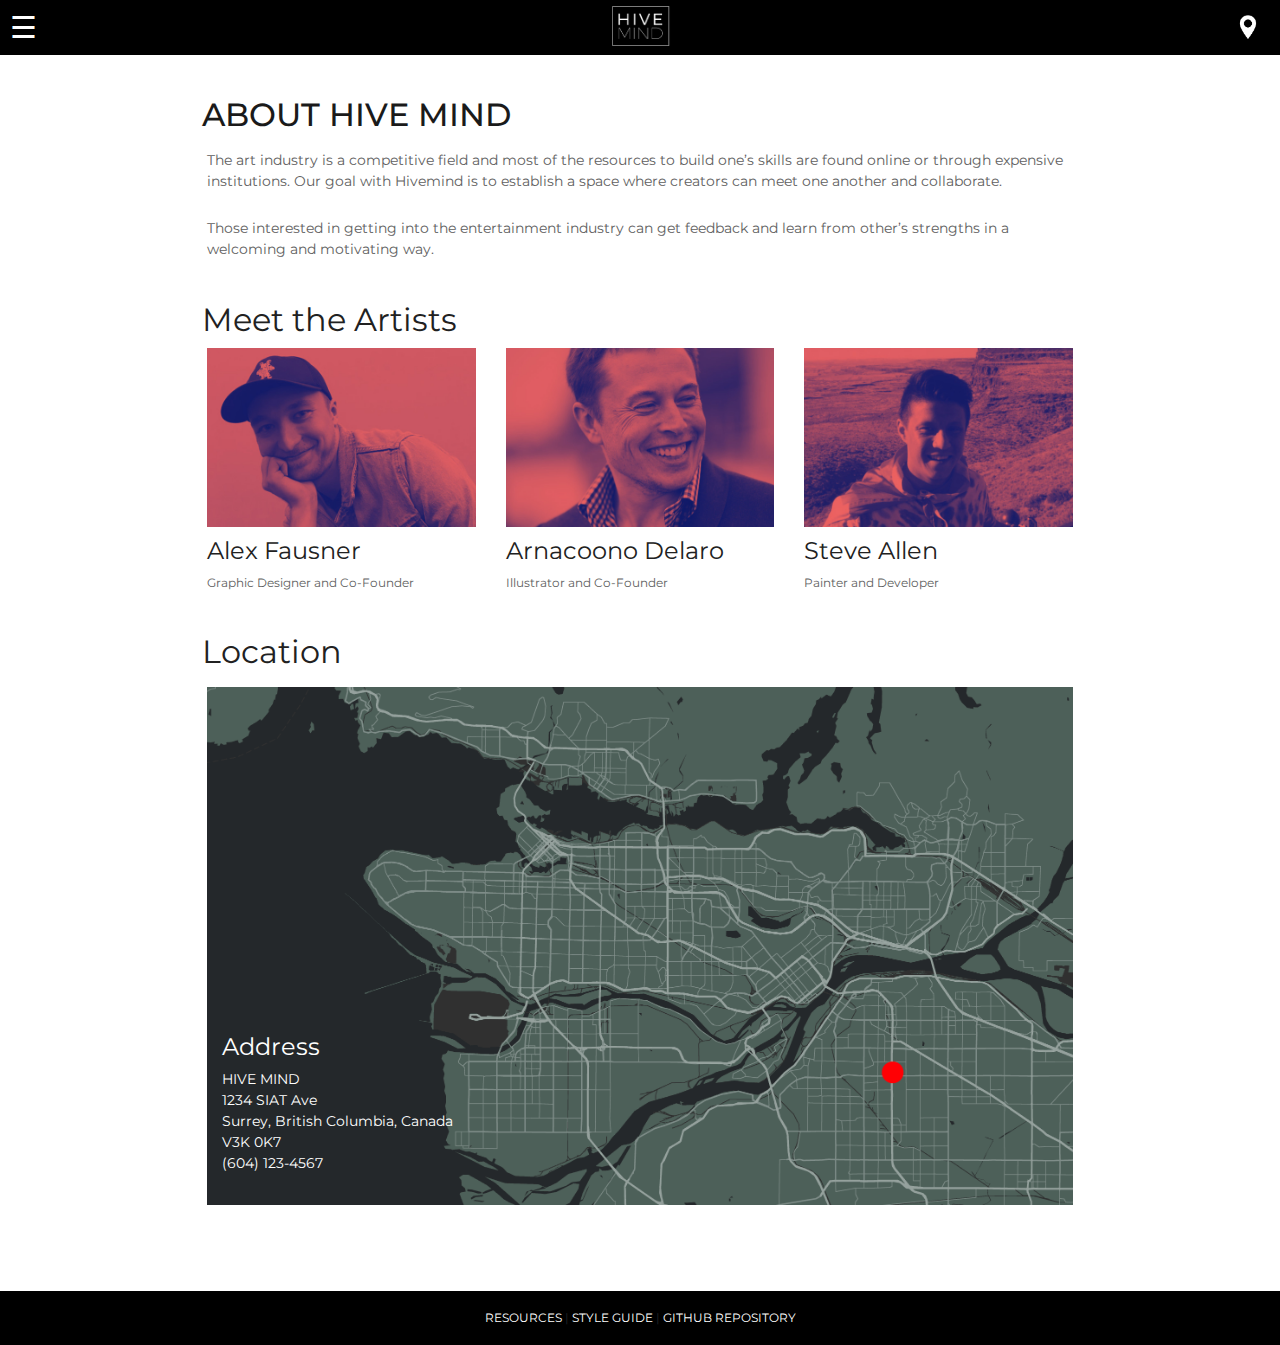
==== commit d65d0983: "Comments added and all files validated" ====
--- a/Part2/about.html
+++ b/Part2/about.html
@@ -2,22 +2,20 @@
 <html lang = "en">
 <head>
 <meta name="viewport" content="width=device-width, initial-scale=1, shrink-to-fit=no">
-<title>P01 Style Guide</title>
+<title>P02 HIVEMIND</title>
 <link href="https://fonts.googleapis.com/css?family=Montserrat:1,100,200,300,400,500,600,800" rel="stylesheet">
 <link rel="stylesheet" href="css/main.css">
-
 <!-- Bootstrap core CSS -->
 <link href="vendor/bootstrap/css/bootstrap.min.css" rel="stylesheet">
-
 </head>
 
-
 <body>
+  
   <!--Navigation-->
   <nav>
     <span style="font-size:30px;cursor:pointer" onclick="openNav()">&#9776;</span>
-    <a href="contact.html">
-      <img id = "location" src="img/location_icon.png" alt="HTML tutorial" width ="24" height ="24">
+    <a href="about.html">
+      <img id = "location" src="img/location_icon.png" alt="brokenlink" width ="24" height ="24">
     </a>
     <a href="index.html">
       <img id = "home" src="img/logowhite.png" alt="home" width ="60" height ="40">
@@ -35,9 +33,6 @@
     </div>
   </div>
 
-
-
-
   <!-- Page Content -->
   <div class="columnContainer">
 
@@ -52,24 +47,25 @@
 
     <h2 class = "secondaryHeader">Meet the Artists</h2>
 
-
+    <!--1of3 Column-->
     <div class="column">
 
         <div class = "gridimageslink">
 
-          <img class = "gridimages" src="img/artist1.jpg" alt="HTML tutorial">
-          
+          <img class = "gridimages" src="img/artist1.jpg" alt="brokenlink">
+
         </div>
           <h3>Alex Fausner</h3>
           <p>Graphic Designer and Co-Founder</p>
 
       </div>
 
+      <!--1of3 Column-->
       <div class="column">
 
           <div class = "gridimageslink">
 
-            <img class = "gridimages" src="img/artist2.jpg" alt="HTML tutorial" >
+            <img class = "gridimages" src="img/artist2.jpg" alt="brokenlink" >
 
           </div>
             <h3>Arnacoono Delaro</h3>
@@ -77,11 +73,12 @@
 
         </div>
 
+        <!--1of3 Column-->
         <div class="column">
 
             <div class = "gridimageslink">
 
-              <img class = "gridimages" src="img/artist3.jpg" alt="HTML tutorial">
+              <img class = "gridimages" src="img/artist3.jpg" alt="brokenlink">
 
             </div>
               <h3>Steve Allen</h3>
@@ -89,13 +86,14 @@
 
           </div>
 
+    <!--Full Column-->
     <h2 class = "secondaryHeader">Location</h2>
 
       <div class="fullcolumn">
 
         <div class = "gridimageslink">
           <a href="https://www.google.ca/maps/place/Central+City+Shopping+Centre/@49.1862382,-122.8501456">
-          <img class = "gridimages" id = "whitetext" src="img/mapcolor.png" alt="HTML tutorial" >
+          <img class = "gridimages" id = "whitetext" src="img/mapcolor.png" alt="brokenlink" >
           </a>
             <div class = "insideImage">
               <h3>Address</h3>
@@ -111,22 +109,15 @@
     </div>
 
     </div>
+    <!--End of Page Content-->
 
 
   <!-- Footer -->
    <footer>
 
-      <p><a href="resources.html">RESOURCES</a> | <a href="http://www.sfu.ca/~kneuenfe/IAT_339/PO2/Style_Guide_P02/">STYLE GUIDE</a> | <a href="https://github.com/kneuenfeldt/PO2_COMPANY_REPOSITORY">GITHUB REPOSITORY</a></p>
+      <p><a href="resources.html">RESOURCES</a> | <a href="styleguide.html">STYLE GUIDE</a> | <a href="https://github.com/kneuenfeldt/PO2_COMPANY_REPOSITORY">GITHUB REPOSITORY</a></p>
 
   </footer>
-
-
-
-
-
-
-
-
 
   <!-- Drop Down Menu Script-->
   <script>
--- a/Part2/css/main.css
+++ b/Part2/css/main.css
@@ -1,3 +1,4 @@
+/*Main Tag Elements*/
 html{
 
 }
@@ -26,9 +27,9 @@
   font-size: 14px;
   padding-left: 2em;
   padding-bottom: 1em;
-
-}
-
+  color: #5e5e5e;
+  line-height:2em;
+}
 
 footer{
   display: block;
@@ -41,6 +42,7 @@
   text-decoration: none;
 }
 
+/*Footer Elements*/
 footer p{
   margin:0;
 }
@@ -56,6 +58,7 @@
   font-weight: 600;
 }
 
+/*Perameters for where Footer should be placed based on screen size*/
 @media screen and (min-height: 800px) and (min-width:801px) {
 footer#gridpagefooter{
   position: fixed;
@@ -72,6 +75,7 @@
 }
 }
 
+/*Nav Bar image parameters*/
 img#location{
   position: absolute;
     top: 15px;
@@ -84,6 +88,7 @@
 
 }
 
+/*Different Header class and id perameters*/
 h1.pageHeader{
   font-size: 32px;
   padding-left: 10px;
@@ -112,6 +117,25 @@
   font-family: 'Montserrat';
 }
 
+h1#pixardemopageHeader{
+  font-size: 32px;
+  padding-left: 10px;
+  padding-top:40px;
+  margin-bottom: 0px;
+  flex-basis: 100%;
+  color: #1a1a1a;
+  font-family: 'Montserrat';
+}
+
+h1#gamejamHeader{
+  font-size: 32px;
+  padding-left: 10px;
+  padding-top:40px;
+  margin-bottom: 0px;
+  flex-basis: 100%;
+  color: #1a1a1a;
+  font-family: 'Montserrat';
+}
 
 h2.secondaryHeader{
   padding-left:10px;
@@ -122,11 +146,7 @@
   width: 100%;
 }
 
-
-
-
-
-
+/*Carrousel Item Parameters*/
 .carousel-item {
   height: 100vh;
   min-height: 300px;
@@ -137,6 +157,7 @@
   background-size: cover;
 }
 
+/*Drop Down Menu Parameters*/
 .overlay {
     height: 0%;
     width: 100%;
@@ -160,6 +181,7 @@
 
 }
 
+/*Drop Down Menu Link Parameters*/
 .overlay a {
     padding-left: 10px;
     text-decoration: none;
@@ -182,6 +204,7 @@
     font-size: 50px;
 }
 
+/*Changes to drop down menu based on screen size*/
 @media screen and (max-height: 450px) {
   .overlay {overflow-y: auto;}
   .overlay a {font-size: 20px}
@@ -202,6 +225,7 @@
   }
 }
 
+/*Column Contain Structure and Parameters*/
 .columnContainer{
   display: flex;
   flex-wrap: wrap;
@@ -214,8 +238,7 @@
   padding-right:15%;
 }
 
-/*Full Colum Grid Structure*/
-
+/*Full Colum Grid Structure and elements within*/
 .columnContainer .fullcolumn {
   width: 100%;
   padding-top: 1em;
@@ -248,8 +271,7 @@
 }
 
 
-
-/*Three column grid structure*/
+/*Three column grid structure and elements within*/
 .columnContainer .column {
   flex-basis: 33.333%;
   padding-top: .5em;
@@ -283,6 +305,10 @@
   margin-bottom: 10px;
 }
 
+.gridimageslink #highlightimage{
+  margin-top: 40px;
+}
+
 /*hover effecrs on image links*/
 .gridimageslink a img:hover{
   box-shadow: 0px 0px 10px #888888;
@@ -307,7 +333,6 @@
 }
 
 @media screen and (max-width: 900px){
-
   .columnContainer{
     padding-left:3%;
     padding-right:3%;
@@ -315,7 +340,6 @@
 }
 
   @media screen and (max-width: 800px){
-
     .columnContainer .column {
     flex-basis: 100%;
     flex-grow: 0;
@@ -324,18 +348,7 @@
     margin-bottom: 0;
   }
 
-  h1#homepageHeader{
-    font-size: 32px;
-    padding-left: 10px;
-    padding-top:20px;
-    margin-bottom: 0px;
-    flex-basis: 100%;
-    color: #1a1a1a;
-    font-family: 'Montserrat';
-  }
-
-
-
+/*Changes to nav bar if screen under 800px*/
   img#location{
     display: none;
   }
@@ -346,10 +359,9 @@
       right: 6px;
       margin-top:0px;
 
-
-  }
-}
-
+}
+
+/* Effects to full column based on screen size*/
   .columnContainer .fullcolumn .contactinfo{
     display: none
   }
@@ -367,7 +379,7 @@
   .columnContainer .column p.bottomnavText{
   font-size: 14px;
 }
-
+}
 
 
 
@@ -426,19 +438,21 @@
   color: white;
   font-size: 12px;
   border: 2px solid white;
-  box-shadow: inset 0 0 0 0 white;
+
   padding:1em;
   width: 120px;
-  -webkit-transition: ease-out 0.4s;
-  -moz-transition: ease-out 0.4s;
-  transition: ease-out 0.4s;
-  margin-bottom: 5em;
+  -webkit-transition: ease-out 0.2s;
+  -moz-transition: ease-out 0.2s;
+  transition: ease-out 0.2s;
+  margin-bottom: 4.5em;
 }
 
 .carouselbutton:hover{
-  box-shadow: inset 120px 0 0 0 white;
+  background-color: white;
   color: #5e5e5e;
-}
+  text-decoration: none;
+}
+
 
 /* Calendar Box */
 .year{
@@ -467,20 +481,7 @@
   color:white;
 }
 
-::placeholder { /* Chrome, Firefox, Opera, Safari 10.1+ */
-    font-size: 13px;
-}
-
-:-ms-input-placeholder { /* Internet Explorer 10-11 */
-    font-size: 13px;
-}
-
-::-ms-input-placeholder { /* Microsoft Edge */
-    font-size: 13px;
-}
-
-
-
+/*--Input Field Parameters to different elements*/
 input[type=text], select {
     width: 100%;
     padding: 12px 20px;
@@ -493,8 +494,6 @@
     box-sizing: border-box;
 }
 
-
-
 input[type=submit] {
   background-color:#5e5e5e;
   color: #ffffff;
@@ -506,7 +505,6 @@
   -webkit-transition: ease-out 0.2s;
   -moz-transition: ease-out 0.2s;
   transition: ease-out 0.2s;
-
   margin-bottom: 40px;
 }
 
@@ -536,26 +534,34 @@
     border: 1px solid #ccc;
     background-color: #ffffff;
     font-size: 16px;
-
 }
 
 label{
   font-size: 14px;
   display: block;
-}
-
-
+  color:#5e5e5e;
+}
+
+::placeholder { /* Chrome, Firefox, Opera, Safari 10.1+ */
+    font-size: 13px;
+}
+
+:-ms-input-placeholder { /* Internet Explorer 10-11 */
+    font-size: 13px;
+}
+
+::-ms-input-placeholder { /* Microsoft Edge */
+    font-size: 13px;
+}
 
 #province{
 display: inline;
 width: 49%;
-
 }
 
 #zipcode{
   display: inline;
   width: 49%;
-
 }
 
 #expm{
@@ -572,3 +578,8 @@
   display: inline;
   width: 49%;
 }
+
+#ticketnumber{
+  width: 65px;
+  display: block;
+}
